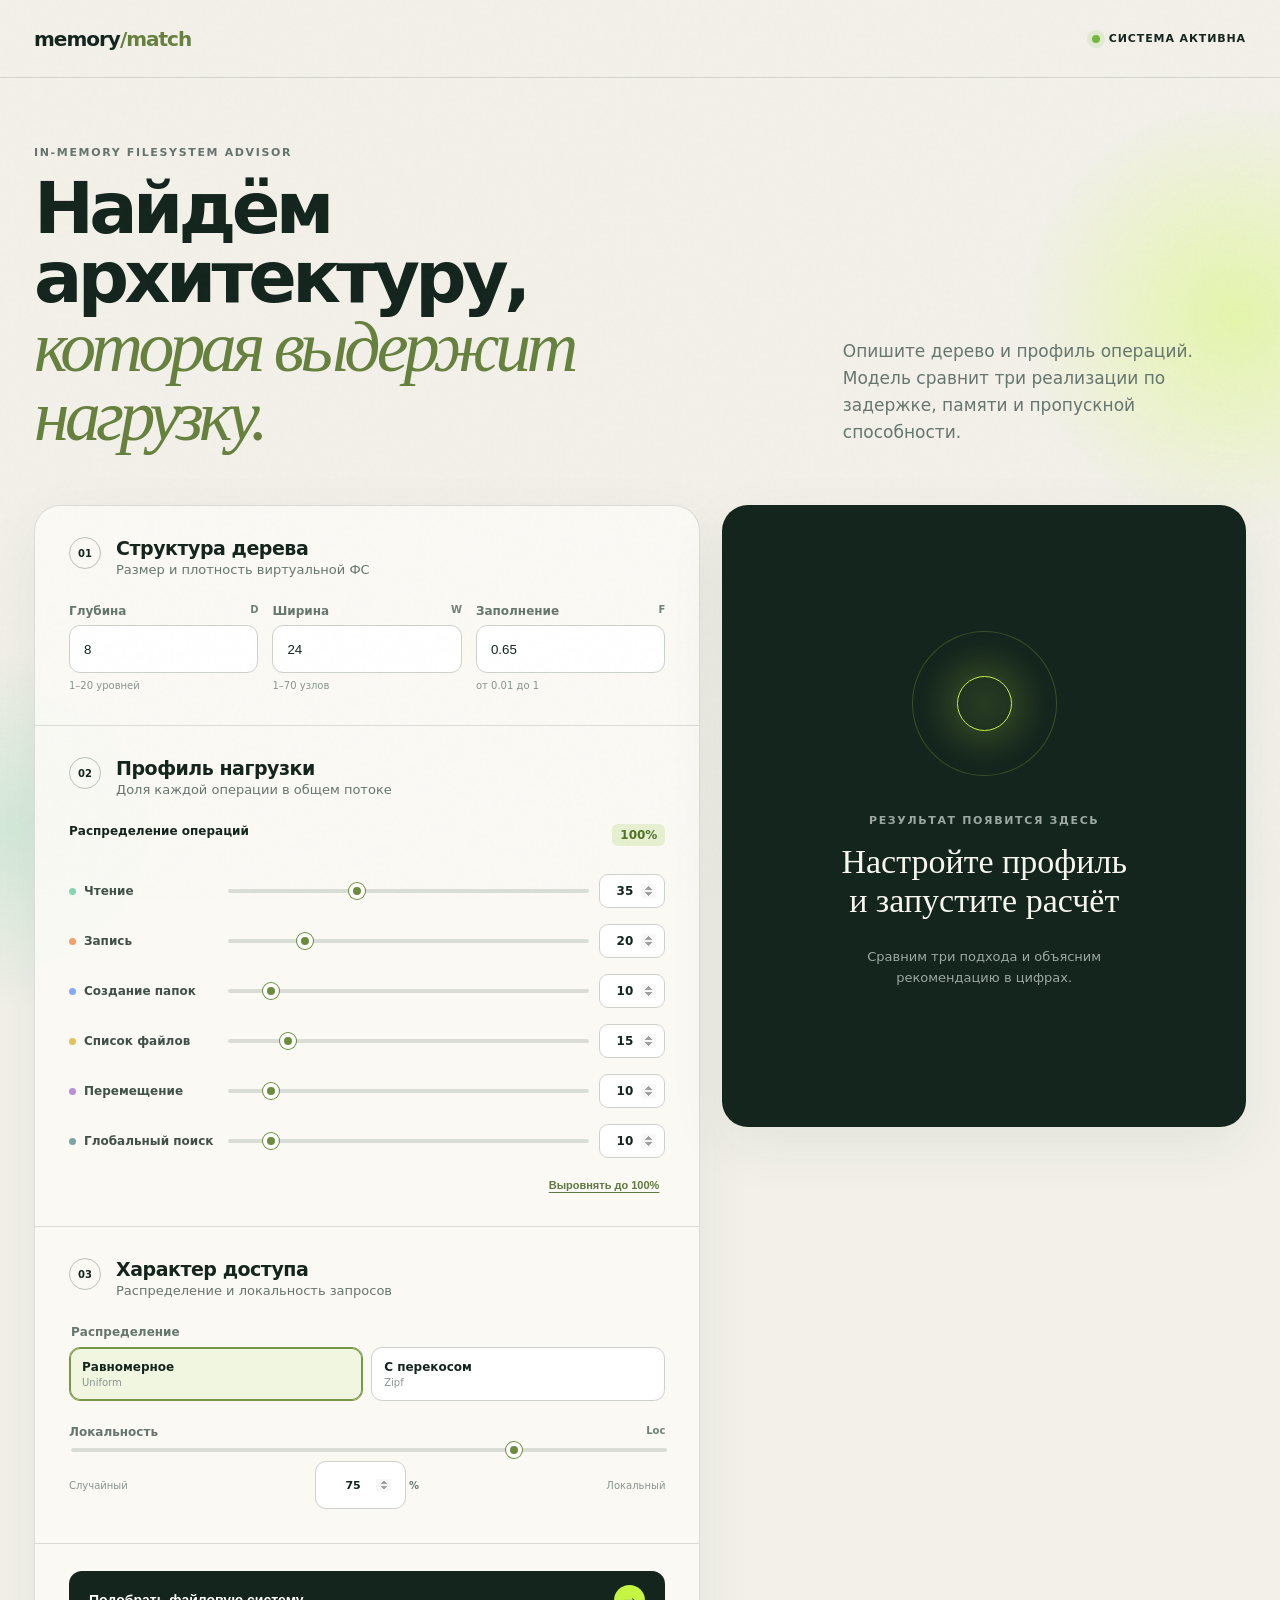
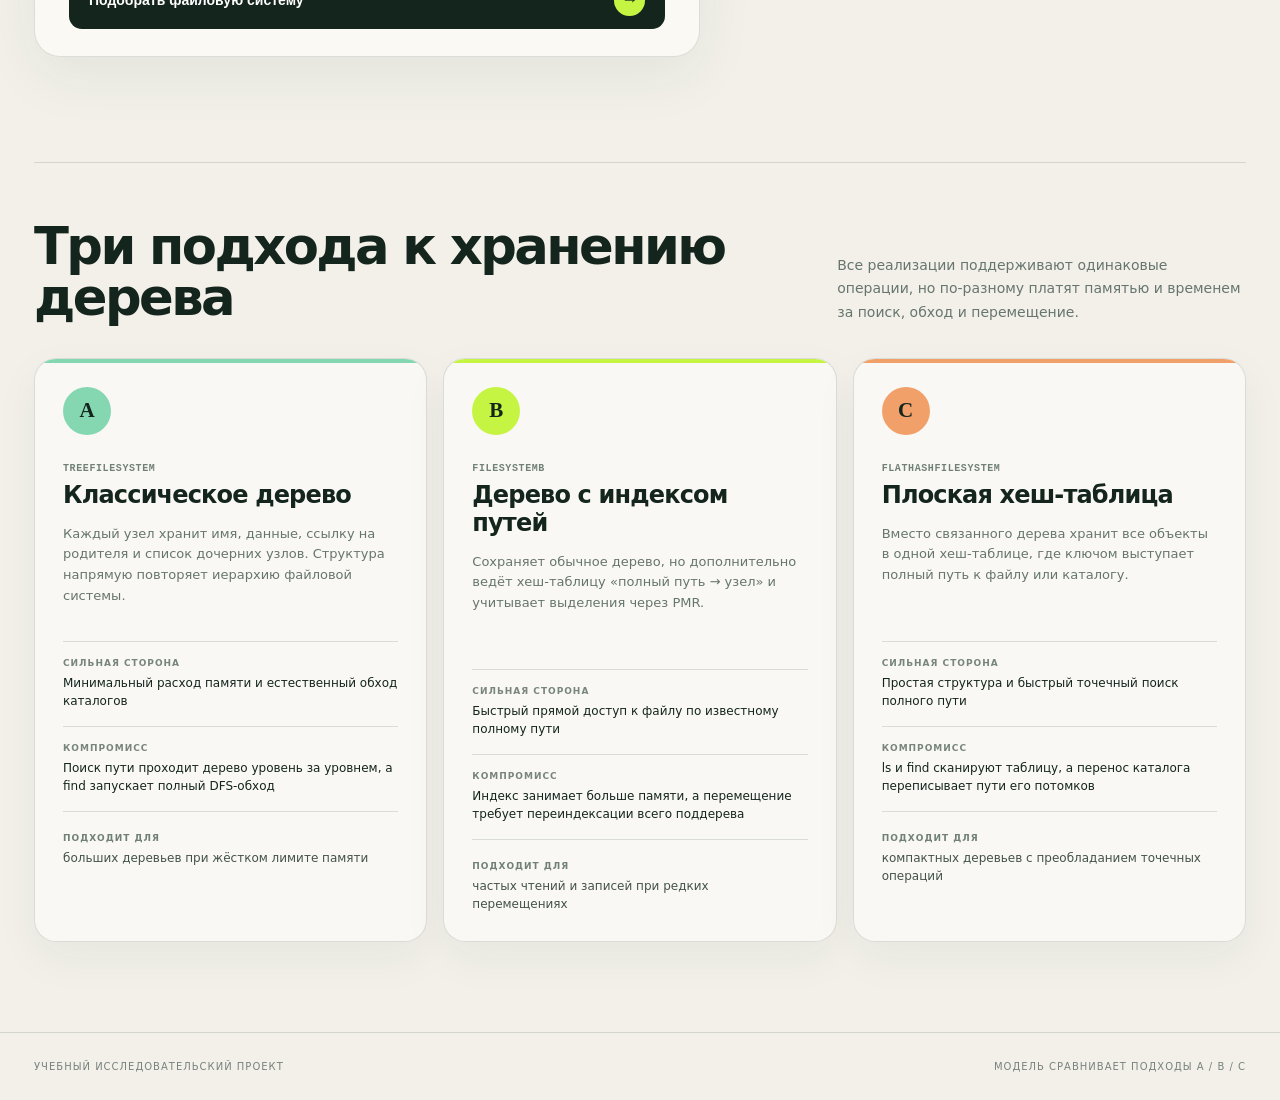
==== recomendation/static/index.html @ 1ad01e4f "implement filesystem recommendation interface" ====
<!doctype html>
<html lang="ru">
    <head>
        <meta charset="UTF-8" />
        <meta name="viewport" content="width=device-width, initial-scale=1" />
        <meta
            name="description"
            content="Подбор оптимальной in-memory файловой системы"
        />
        <title>Memory Match — рекомендатель файловой системы</title>
        <link rel="stylesheet" href="styles.css" />
        <script src="app.js" defer></script>
    </head>
    <body>
        <div class="glow one"></div>
        <div class="glow two"></div>
        <header>
            <a class="brand" href="#">memory<span>/match</span></a>
            <div class="status"><i></i> Система активна</div>
        </header>
        <main>
            <section class="hero">
                <div>
                    <p class="eyebrow">In-memory filesystem advisor</p>
                    <h1>
                        Найдём архитектуру,<br /><em
                            >которая выдержит нагрузку.</em
                        >
                    </h1>
                </div>
                <p class="lead">
                    Опишите дерево и профиль операций. Модель сравнит три
                    реализации по задержке, памяти и пропускной способности.
                </p>
            </section>
            <div class="workspace">
                <form id="form" class="panel">
                    <section class="form-section">
                        <div class="section-title">
                            <span>01</span>
                            <div>
                                <h2>Структура дерева</h2>
                                <p>Размер и плотность виртуальной ФС</p>
                            </div>
                        </div>
                        <div class="fields three">
                            <label class="field"
                                ><span>Глубина <b>D</b></span
                                ><input
                                    name="D"
                                    type="number"
                                    min="1"
                                    max="20"
                                    value="8"
                                    required
                                /><small>1–20 уровней</small></label
                            >
                            <label class="field"
                                ><span>Ширина <b>W</b></span
                                ><input
                                    name="W"
                                    type="number"
                                    min="1"
                                    max="70"
                                    value="24"
                                    required
                                /><small>1–70 узлов</small></label
                            >
                            <label class="field"
                                ><span>Заполнение <b>F</b></span
                                ><input
                                    name="F"
                                    type="number"
                                    min="0.01"
                                    max="1"
                                    step="0.01"
                                    value="0.65"
                                    required
                                /><small>от 0.01 до 1</small></label
                            >
                        </div>
                    </section>
                    <section class="form-section">
                        <div class="section-title">
                            <span>02</span>
                            <div>
                                <h2>Профиль нагрузки</h2>
                                <p>Доля каждой операции в общем потоке</p>
                            </div>
                        </div>
                        <div class="prob-head">
                            <span>Распределение операций</span
                            ><output id="total">100%</output>
                        </div>
                        <div id="prob-error" class="error" role="alert"></div>
                        <div class="prob-list">
                            <label
                                ><span><i class="read"></i>Чтение</span
                                ><input
                                    name="P_read"
                                    type="range"
                                    min="0"
                                    max="1"
                                    step=".01"
                                    value=".35" /><input
                                    class="prob-number"
                                    type="number"
                                    min="0"
                                    max="100"
                                    step="1"
                                    value="35"
                                    aria-label="Чтение, процентов"
                            /></label>
                            <label
                                ><span><i class="write"></i>Запись</span
                                ><input
                                    name="P_write"
                                    type="range"
                                    min="0"
                                    max="1"
                                    step=".01"
                                    value=".20" /><input
                                    class="prob-number"
                                    type="number"
                                    min="0"
                                    max="100"
                                    step="1"
                                    value="20"
                                    aria-label="Запись, процентов"
                            /></label>
                            <label
                                ><span><i class="mkdir"></i>Создание папок</span
                                ><input
                                    name="P_mkdir"
                                    type="range"
                                    min="0"
                                    max="1"
                                    step=".01"
                                    value=".10" /><input
                                    class="prob-number"
                                    type="number"
                                    min="0"
                                    max="100"
                                    step="1"
                                    value="10"
                                    aria-label="Создание папок, процентов"
                            /></label>
                            <label
                                ><span><i class="ls"></i>Список файлов</span
                                ><input
                                    name="P_ls"
                                    type="range"
                                    min="0"
                                    max="1"
                                    step=".01"
                                    value=".15" /><input
                                    class="prob-number"
                                    type="number"
                                    min="0"
                                    max="100"
                                    step="1"
                                    value="15"
                                    aria-label="Список файлов, процентов"
                            /></label>
                            <label
                                ><span><i class="move"></i>Перемещение</span
                                ><input
                                    name="P_mv"
                                    type="range"
                                    min="0"
                                    max="1"
                                    step=".01"
                                    value=".10" /><input
                                    class="prob-number"
                                    type="number"
                                    min="0"
                                    max="100"
                                    step="1"
                                    value="10"
                                    aria-label="Перемещение, процентов"
                            /></label>
                            <label
                                ><span
                                    ><i class="find"></i>Глобальный поиск</span
                                ><input
                                    name="P_find"
                                    type="range"
                                    min="0"
                                    max="1"
                                    step=".01"
                                    value=".10" /><input
                                    class="prob-number"
                                    type="number"
                                    min="0"
                                    max="100"
                                    step="1"
                                    value="10"
                                    aria-label="Глобальный поиск, процентов"
                            /></label>
                        </div>
                        <button class="balance" id="balance" type="button">
                            Выровнять до 100%
                        </button>
                    </section>
                    <section class="form-section">
                        <div class="section-title">
                            <span>03</span>
                            <div>
                                <h2>Характер доступа</h2>
                                <p>Распределение и локальность запросов</p>
                            </div>
                        </div>
                        <div class="access">
                            <fieldset>
                                <legend>Распределение</legend>
                                <label
                                    ><input
                                        type="radio"
                                        name="Dist"
                                        value="uniform"
                                        checked
                                    /><span
                                        >Равномерное<small>Uniform</small></span
                                    ></label
                                ><label
                                    ><input
                                        type="radio"
                                        name="Dist"
                                        value="zipf"
                                    /><span
                                        >С перекосом<small>Zipf</small></span
                                    ></label
                                >
                            </fieldset>
                            <label id="alpha-field" class="field alpha"
                                ><span>Коэффициент Zipf <b>α</b></span
                                ><input
                                    name="Zipf_Alpha"
                                    type="number"
                                    min=".1"
                                    max="3"
                                    step=".1"
                                    value="1.2"
                                /><small>от 0.1 до 3.0</small></label
                            >
                            <label class="field locality"
                                ><span>Локальность <b>Loc</b></span
                                ><input
                                    name="Loc"
                                    type="range"
                                    min="0"
                                    max="1"
                                    step=".01"
                                    value=".75"
                                />
                                <div>
                                    <small>Случайный</small
                                    ><label class="locality-input"
                                        ><input
                                            class="locality-number"
                                            type="number"
                                            min="0"
                                            max="100"
                                            step="1"
                                            value="75"
                                            aria-label="Локальность, процентов"
                                        /><span>%</span></label
                                    ><small>Локальный</small>
                                </div></label
                            >
                        </div>
                    </section>
                    <button class="submit" type="submit">
                        <span>Подобрать файловую систему</span><b>→</b>
                    </button>
                </form>
                <aside id="results" class="results" aria-live="polite">
                    <div class="empty">
                        <div class="orb"><span></span></div>
                        <p class="eyebrow">Результат появится здесь</p>
                        <h2>Настройте профиль<br />и запустите расчёт</h2>
                        <p>
                            Сравним три подхода и объясним рекомендацию в
                            цифрах.
                        </p>
                    </div>
                </aside>
            </div>

            <section class="systems" aria-labelledby="systems-title">
                <div class="systems-heading">
                    <div>
                        <h2 id="systems-title">
                            Три подхода к хранению дерева
                        </h2>
                    </div>
                    <p>
                        Все реализации поддерживают одинаковые операции, но
                        по-разному платят памятью и временем за поиск, обход и
                        перемещение.
                    </p>
                </div>
                <div class="systems-grid">
                    <article class="system-card system-a">
                        <div class="system-top">
                            <span class="system-letter">A</span>
                        </div>
                        <p class="system-code">TreeFileSystem</p>
                        <h3>Классическое дерево</h3>
                        <p class="system-copy">
                            Каждый узел хранит имя, данные, ссылку на родителя и
                            список дочерних узлов. Структура напрямую повторяет
                            иерархию файловой системы.
                        </p>
                        <dl>
                            <div>
                                <dt>Сильная сторона</dt>
                                <dd>
                                    Минимальный расход памяти и естественный
                                    обход каталогов
                                </dd>
                            </div>
                            <div>
                                <dt>Компромисс</dt>
                                <dd>
                                    Поиск пути проходит дерево уровень за
                                    уровнем, а find запускает полный DFS-обход
                                </dd>
                            </div>
                        </dl>
                        <p class="best-for">
                            <span>Подходит для</span> больших деревьев при
                            жёстком лимите памяти
                        </p>
                    </article>

                    <article class="system-card system-b">
                        <div class="system-top">
                            <span class="system-letter">B</span>
                        </div>
                        <p class="system-code">FileSystemB</p>
                        <h3>Дерево с индексом путей</h3>
                        <p class="system-copy">
                            Сохраняет обычное дерево, но дополнительно ведёт
                            хеш-таблицу «полный путь → узел» и учитывает
                            выделения через PMR.
                        </p>
                        <dl>
                            <div>
                                <dt>Сильная сторона</dt>
                                <dd>
                                    Быстрый прямой доступ к файлу по известному
                                    полному пути
                                </dd>
                            </div>
                            <div>
                                <dt>Компромисс</dt>
                                <dd>
                                    Индекс занимает больше памяти, а перемещение
                                    требует переиндексации всего поддерева
                                </dd>
                            </div>
                        </dl>
                        <p class="best-for">
                            <span>Подходит для</span> частых чтений и записей
                            при редких перемещениях
                        </p>
                    </article>

                    <article class="system-card system-c">
                        <div class="system-top">
                            <span class="system-letter">C</span>
                        </div>
                        <p class="system-code">FlatHashFileSystem</p>
                        <h3>Плоская хеш-таблица</h3>
                        <p class="system-copy">
                            Вместо связанного дерева хранит все объекты в одной
                            хеш-таблице, где ключом выступает полный путь к
                            файлу или каталогу.
                        </p>
                        <dl>
                            <div>
                                <dt>Сильная сторона</dt>
                                <dd>
                                    Простая структура и быстрый точечный поиск
                                    полного пути
                                </dd>
                            </div>
                            <div>
                                <dt>Компромисс</dt>
                                <dd>
                                    ls и find сканируют таблицу, а перенос
                                    каталога переписывает пути его потомков
                                </dd>
                            </div>
                        </dl>
                        <p class="best-for">
                            <span>Подходит для</span> компактных деревьев с
                            преобладанием точечных операций
                        </p>
                    </article>
                </div>
            </section>
        </main>
        <footer>
            <span>Учебный исследовательский проект</span
            ><span>Модель сравнивает подходы A / B / C</span>
        </footer>
    </body>
</html>
---- recomendation/static/styles.css ----
:root {
    --ink: #14251e;
    --muted: #66756e;
    --paper: #f2f0e9;
    --card: #fbfaf6;
    --line: #d9ddd5;
    --acid: #c6f443;
}
* {
    box-sizing: border-box;
}
body {
    margin: 0;
    min-width: 320px;
    color: var(--ink);
    background: var(--paper);
    font-family:
        Inter,
        ui-sans-serif,
        system-ui,
        -apple-system,
        "Segoe UI",
        sans-serif;
}
body:before {
    content: "";
    position: fixed;
    inset: 0;
    pointer-events: none;
    opacity: 0.3;
    background-image: url("data:image/svg+xml,%3Csvg viewBox='0 0 180 180' xmlns='http://www.w3.org/2000/svg'%3E%3Cfilter id='n'%3E%3CfeTurbulence type='fractalNoise' baseFrequency='.9' numOctaves='2'/%3E%3C/filter%3E%3Crect width='100%25' height='100%25' filter='url(%23n)' opacity='.04'/%3E%3C/svg%3E");
}
.glow {
    position: fixed;
    border-radius: 50%;
    z-index: -1;
}
.glow.one {
    width: 430px;
    height: 430px;
    right: -170px;
    top: 100px;
    background: radial-gradient(circle, #d7fa7788, transparent 70%);
}
.glow.two {
    width: 360px;
    height: 360px;
    left: -170px;
    top: 650px;
    background: radial-gradient(circle, #84d7b044, transparent 70%);
}
header,
main,
footer {
    max-width: 1380px;
    margin: auto;
}
header {
    height: 78px;
    padding: 0 34px;
    display: flex;
    align-items: center;
    justify-content: space-between;
    border-bottom: 1px solid #14251e22;
}
.brand {
    color: var(--ink);
    text-decoration: none;
    font-size: 20px;
    font-weight: 850;
    letter-spacing: -1px;
}
.brand span {
    color: #66803e;
}
.status {
    display: flex;
    align-items: center;
    gap: 9px;
    font-size: 11px;
    font-weight: 800;
    text-transform: uppercase;
    letter-spacing: 0.08em;
}
.status i {
    width: 8px;
    height: 8px;
    border-radius: 50%;
    background: #75b83d;
    box-shadow: 0 0 0 5px #75b83d22;
}
main {
    padding: 68px 34px 90px;
}
.hero {
    display: grid;
    grid-template-columns: 1.3fr 0.7fr;
    align-items: end;
    gap: 60px;
    margin-bottom: 54px;
}
.eyebrow {
    margin: 0 0 15px;
    color: #65746d;
    font-size: 11px;
    font-weight: 800;
    letter-spacing: 0.15em;
    text-transform: uppercase;
}
h1 {
    margin: 0;
    max-width: 850px;
    font-size: clamp(44px, 5.6vw, 78px);
    line-height: 0.96;
    letter-spacing: -0.065em;
    font-weight: 790;
}
h1 em {
    color: #66803e;
    font-family: Georgia, serif;
    font-weight: 400;
}
.lead {
    margin: 0 0 5px;
    max-width: 440px;
    color: var(--muted);
    font-size: 17px;
    line-height: 1.6;
}
.workspace {
    display: grid;
    grid-template-columns: minmax(0, 1.12fr) minmax(390px, 0.88fr);
    gap: 22px;
    align-items: start;
}
.panel,
.results {
    border: 1px solid #14251e22;
    border-radius: 26px;
    background: #fbfaf6e8;
    box-shadow: 0 18px 60px #1c352a11;
    overflow: hidden;
}
.form-section {
    padding: 31px 34px 34px;
    border-bottom: 1px solid var(--line);
}
.section-title {
    display: flex;
    gap: 15px;
    margin-bottom: 27px;
}
.section-title > span {
    display: grid;
    place-items: center;
    width: 32px;
    height: 32px;
    flex: 0 0 auto;
    border: 1px solid #b9c1b8;
    border-radius: 50%;
    font-size: 10px;
    font-weight: 800;
}
.section-title h2 {
    margin: 0 0 3px;
    font-size: 19px;
    letter-spacing: -0.025em;
}
.section-title p {
    margin: 0;
    color: var(--muted);
    font-size: 13px;
}
.fields {
    display: grid;
    gap: 14px;
}
.fields.three {
    grid-template-columns: repeat(3, 1fr);
}
.field {
    display: flex;
    flex-direction: column;
    gap: 7px;
    color: var(--muted);
    font-size: 12px;
    font-weight: 650;
}
.field b {
    float: right;
    color: #718078;
    font-size: 10px;
}
.field input[type="number"] {
    width: 100%;
    height: 48px;
    padding: 0 14px;
    border: 1px solid #ccd2ca;
    border-radius: 11px;
    outline: none;
    background: #fff;
    color: var(--ink);
    font: 700 16px inherit;
}
.field input:focus {
    border-color: #789647;
    box-shadow: 0 0 0 3px #78964722;
}
.field small {
    font-size: 10px;
    color: #89938e;
    font-weight: 500;
}
.prob-head {
    display: flex;
    justify-content: space-between;
    margin-bottom: 8px;
    font-size: 12px;
    font-weight: 750;
}
.prob-head output {
    padding: 4px 8px;
    border-radius: 6px;
    background: #e6efd0;
    color: #527327;
}
.prob-head output.invalid {
    background: #fee3da;
    color: #a1492f;
}
.error {
    min-height: 16px;
    margin-bottom: 4px;
    color: #a1492f;
    font-size: 11px;
}
.prob-list {
    display: grid;
    gap: 16px;
}
.prob-list label {
    display: grid;
    grid-template-columns: 145px 1fr 40px;
    align-items: center;
    gap: 12px;
    color: #415149;
    font-size: 12px;
    font-weight: 650;
}
.prob-list label > span {
    display: flex;
    align-items: center;
    gap: 8px;
}
.prob-list output {
    text-align: right;
}
.prob-list i {
    width: 7px;
    height: 7px;
    border-radius: 50%;
    background: #84d7b0;
}
.prob-list .write {
    background: #f1a06a;
}
.prob-list .mkdir {
    background: #86a9ff;
}
.prob-list .ls {
    background: #e1c357;
}
.prob-list .move {
    background: #ba90da;
}
.prob-list .find {
    background: #7ca3a6;
}
input[type="range"] {
    width: 100%;
    height: 4px;
    appearance: none;
    border-radius: 99px;
    background: #d9ddd5;
    accent-color: #6c8b3d;
}
input[type="range"]::-webkit-slider-thumb {
    appearance: none;
    width: 16px;
    height: 16px;
    border: 4px solid white;
    border-radius: 50%;
    background: #6c8b3d;
    box-shadow: 0 0 0 1px #6c8b3d;
    cursor: pointer;
}
.balance {
    margin: 20px 0 0 auto;
    display: block;
    border: 0;
    background: transparent;
    color: #617842;
    font-size: 11px;
    font-weight: 750;
    cursor: pointer;
    text-decoration: underline;
    text-underline-offset: 3px;
}
.access {
    display: grid;
    grid-template-columns: 1fr;
    gap: 24px;
}
.access fieldset {
    margin: 0;
    padding: 0;
    border: 0;
    display: grid;
    grid-template-columns: 1fr 1fr;
    gap: 8px;
}
.access legend {
    grid-column: 1/-1;
    margin-bottom: 8px;
    color: var(--muted);
    font-size: 12px;
    font-weight: 650;
}
.access fieldset input {
    position: absolute;
    opacity: 0;
}
.access fieldset label {
    cursor: pointer;
}
.access fieldset label span {
    display: flex;
    flex-direction: column;
    padding: 12px;
    border: 1px solid #ccd2ca;
    border-radius: 11px;
    background: white;
    font-size: 12px;
    font-weight: 750;
}
.access fieldset small {
    margin-top: 3px;
    color: #89938e;
    font-weight: 500;
}
.access fieldset input:checked + span {
    border-color: #789647;
    background: #f0f6df;
    box-shadow: inset 0 0 0 1px #789647;
}
.locality div {
    display: flex;
    justify-content: space-between;
    align-items: center;
}
.alpha {
    grid-column: 1/-1;
    display: none;
}
.alpha.visible {
    display: flex;
}
.submit {
    width: calc(100% - 68px);
    height: 58px;
    margin: 27px 34px;
    padding: 0 20px;
    display: flex;
    justify-content: space-between;
    align-items: center;
    border: 0;
    border-radius: 13px;
    background: var(--ink);
    color: white;
    font-size: 14px;
    font-weight: 750;
    cursor: pointer;
    transition: 0.2s;
}
.submit:hover {
    transform: translateY(-2px);
    background: #243e33;
}
.submit:disabled {
    opacity: 0.65;
    cursor: wait;
    transform: none;
}
.submit b {
    display: grid;
    place-items: center;
    width: 31px;
    height: 31px;
    border-radius: 50%;
    background: var(--acid);
    color: var(--ink);
    font-size: 17px;
}
.results {
    position: sticky;
    top: 22px;
    min-height: 620px;
    background: var(--ink);
    color: #f6f6ee;
}
.empty {
    min-height: 620px;
    padding: 60px 46px;
    display: flex;
    flex-direction: column;
    justify-content: center;
    text-align: center;
    align-items: center;
}
.empty .eyebrow {
    color: #9ca9a2;
}
.empty h2 {
    margin: 0 0 14px;
    font:
        400 34px/1.15 Georgia,
        serif;
}
.empty > p:last-child {
    max-width: 330px;
    color: #9ca9a2;
    font-size: 13px;
    line-height: 1.6;
}
.orb {
    width: 145px;
    height: 145px;
    margin-bottom: 38px;
    display: grid;
    place-items: center;
    border: 1px solid #c6f44333;
    border-radius: 50%;
    background: radial-gradient(circle, #c6f4431c, transparent 67%);
}
.orb span {
    width: 55px;
    height: 55px;
    border: 1px solid var(--acid);
    border-radius: 50%;
    box-shadow: 0 0 40px #c6f44333;
}
.result {
    padding: 35px;
    animation: rise 0.45s ease both;
}
@keyframes rise {
    from {
        opacity: 0;
        transform: translateY(10px);
    }
}
.result-top {
    padding-bottom: 27px;
    border-bottom: 1px solid #ffffff22;
}
.result-top .eyebrow {
    color: #a9b4ae;
}
.winner {
    display: flex;
    align-items: center;
    justify-content: space-between;
    gap: 20px;
}
.winner h2 {
    margin: 0;
    font-size: 28px;
    letter-spacing: -0.04em;
}
.badge {
    display: grid;
    place-items: center;
    width: 66px;
    height: 66px;
    border-radius: 50%;
    background: var(--acid);
    color: var(--ink);
    font:
        800 29px Georgia,
        serif;
}
.result-lead {
    margin: 14px 0 0;
    color: #acb6b0;
    font-size: 13px;
    line-height: 1.55;
}
.tree {
    display: flex;
    justify-content: space-between;
    margin: 19px 0 25px;
    padding: 13px 15px;
    border-radius: 10px;
    background: #ffffff0f;
    color: #aeb9b3;
    font-size: 11px;
}
.tree b {
    color: white;
    font-size: 12px;
}
.metrics {
    display: grid;
    gap: 15px;
}
.metric {
    display: grid;
    grid-template-columns: 1fr auto;
    gap: 7px;
}
.metric span {
    color: #aeb9b3;
    font-size: 11px;
}
.metric strong {
    font-size: 12px;
}
.metric i {
    grid-column: 1/-1;
    height: 4px;
    border-radius: 9px;
    background: #ffffff1a;
    overflow: hidden;
}
.metric i:after {
    content: "";
    display: block;
    height: 100%;
    width: var(--width);
    background: var(--acid);
}
.compare-title {
    margin: 29px 0 12px;
    color: #aeb9b3;
    font-size: 10px;
    letter-spacing: 0.12em;
    text-transform: uppercase;
}
.approaches {
    display: grid;
    gap: 8px;
}
.approach {
    display: grid;
    grid-template-columns: 34px 1fr auto;
    gap: 10px;
    align-items: center;
    padding: 11px 12px;
    border: 1px solid #ffffff1a;
    border-radius: 10px;
}
.approach.best {
    border-color: #c6f44373;
    background: #c6f4430f;
}
.approach > span {
    display: grid;
    place-items: center;
    width: 30px;
    height: 30px;
    border-radius: 50%;
    background: #ffffff14;
    font:
        700 13px Georgia,
        serif;
}
.approach div {
    display: flex;
    flex-direction: column;
    gap: 3px;
}
.approach small {
    color: #99a69f;
    font-size: 9px;
}
.approach b {
    font-size: 11px;
}
.approach > strong {
    color: var(--acid);
    font-size: 13px;
}
.server-error {
    padding: 60px 35px;
}
.server-error h2 {
    font:
        32px Georgia,
        serif;
}
.server-error p {
    color: #aeb9b3;
}
footer {
    padding: 28px 34px;
    display: flex;
    justify-content: space-between;
    border-top: 1px solid #14251e22;
    color: #77827d;
    font-size: 10px;
    text-transform: uppercase;
    letter-spacing: 0.1em;
}
@media (max-width: 980px) {
    .hero {
        grid-template-columns: 1fr;
    }
    .workspace {
        grid-template-columns: 1fr;
    }
    .results {
        position: static;
        min-height: 0;
    }
    .empty {
        min-height: 430px;
    }
}
@media (max-width: 620px) {
    header {
        height: 64px;
        padding: 0 18px;
    }
    .status {
        font-size: 9px;
    }
    main {
        padding: 45px 14px 60px;
    }
    .hero {
        gap: 22px;
        margin-bottom: 35px;
    }
    h1 {
        font-size: 42px;
    }
    .lead {
        font-size: 14px;
    }
    .panel,
    .results {
        border-radius: 19px;
    }
    .form-section {
        padding: 25px 20px;
    }
    .fields.three,
    .access {
        grid-template-columns: 1fr;
    }
    .prob-list label {
        grid-template-columns: 118px 1fr 34px;
        gap: 7px;
    }
    .alpha {
        grid-column: auto;
    }
    .submit {
        width: calc(100% - 40px);
        margin: 22px 20px;
    }
    .result {
        padding: 27px 20px;
    }
    footer {
        padding: 25px 18px;
        gap: 18px;
        flex-direction: column;
    }
}

.approach {
    align-items: start;
    padding: 14px;
}
.approach > span {
    margin-top: 2px;
}
.approach div {
    gap: 8px;
    min-width: 0;
}
.approach small {
    display: grid;
    grid-template-columns: repeat(3, minmax(0, 1fr));
    gap: 8px;
    color: #82928a;
    font-size: 8px;
    text-transform: uppercase;
    letter-spacing: 0.04em;
}
.approach small span {
    display: flex;
    flex-direction: column;
    gap: 3px;
    min-width: 0;
}
.approach small strong {
    color: #dce3de;
    font-size: 9px;
    font-weight: 650;
    text-transform: none;
    letter-spacing: 0;
    white-space: nowrap;
}
.approach > strong {
    padding-top: 4px;
}
@media (max-width: 430px) {
    .approach small {
        grid-template-columns: 1fr;
    }
    .approach small span {
        flex-direction: row;
        justify-content: space-between;
    }
}
.prob-list label {
    grid-template-columns: 145px 1fr 66px;
}
.prob-number {
    width: 66px;
    height: 34px;
    padding: 0 8px;
    border: 1px solid #ccd2ca;
    border-radius: 9px;
    background: #fff;
    color: var(--ink);
    font:
        700 12px Inter,
        ui-sans-serif,
        system-ui;
    text-align: center;
    outline: none;
}
.prob-number:focus {
    border-color: #789647;
    box-shadow: 0 0 0 3px #78964722;
}
.prob-number::-webkit-inner-spin-button {
    opacity: 0.55;
}
@media (max-width: 620px) {
    .prob-list label {
        grid-template-columns: 112px 1fr 58px;
    }
    .prob-number {
        width: 58px;
        padding: 0 5px;
    }
}
.systems {
    margin-top: 105px;
    padding-top: 58px;
    border-top: 1px solid #14251e22;
}
.systems-heading {
    display: grid;
    grid-template-columns: 1fr minmax(300px, 0.55fr);
    gap: 60px;
    align-items: end;
    margin-bottom: 34px;
}
.systems-heading .eyebrow {
    margin-bottom: 13px;
}
.systems-heading h2 {
    margin: 0;
    max-width: 730px;
    font-size: clamp(34px, 4vw, 54px);
    line-height: 1;
    letter-spacing: -0.05em;
}
.systems-heading > p {
    margin: 0;
    color: var(--muted);
    font-size: 14px;
    line-height: 1.65;
}
.systems-grid {
    display: grid;
    grid-template-columns: repeat(3, 1fr);
    gap: 16px;
}
.system-card {
    position: relative;
    min-height: 510px;
    padding: 28px;
    border: 1px solid #14251e22;
    border-radius: 22px;
    background: #fbfaf6d9;
    box-shadow: 0 16px 45px #1c352a0d;
    overflow: hidden;
}
.system-card:before {
    content: "";
    position: absolute;
    inset: 0 0 auto;
    height: 4px;
    background: var(--system-color);
}
.system-a {
    --system-color: #84d7b0;
}
.system-b {
    --system-color: #c6f443;
}
.system-c {
    --system-color: #f1a06a;
}
.system-top {
    display: flex;
    align-items: center;
    justify-content: space-between;
    margin-bottom: 28px;
}
.system-letter {
    display: grid;
    place-items: center;
    width: 48px;
    height: 48px;
    border-radius: 50%;
    background: var(--system-color);
    font:
        800 21px Georgia,
        serif;
}
.system-code {
    margin: 0 0 7px;
    color: #718078;
    font:
        700 10px ui-monospace,
        SFMono-Regular,
        Consolas,
        monospace;
    letter-spacing: 0.06em;
    text-transform: uppercase;
}
.system-card h3 {
    margin: 0 0 15px;
    font-size: 24px;
    letter-spacing: -0.035em;
}
.system-copy {
    min-height: 92px;
    margin: 0;
    color: var(--muted);
    font-size: 13px;
    line-height: 1.6;
}
.system-card dl {
    margin: 25px 0 0;
    border-top: 1px solid var(--line);
}
.system-card dl > div {
    padding: 16px 0;
    border-bottom: 1px solid var(--line);
}
.system-card dt {
    margin-bottom: 6px;
    color: #78847e;
    font-size: 9px;
    font-weight: 800;
    letter-spacing: 0.11em;
    text-transform: uppercase;
}
.system-card dd {
    margin: 0;
    font-size: 12px;
    line-height: 1.5;
}
.best-for {
    margin: 20px 0 0;
    color: #435249;
    font-size: 12px;
    line-height: 1.5;
}
.best-for span {
    display: block;
    margin-bottom: 4px;
    color: #708078;
    font-size: 9px;
    font-weight: 800;
    letter-spacing: 0.11em;
    text-transform: uppercase;
}
@media (max-width: 1050px) {
    .systems-grid {
        grid-template-columns: 1fr;
    }
    .system-card {
        min-height: 0;
    }
    .system-copy {
        min-height: 0;
    }
    .systems-heading {
        grid-template-columns: 1fr;
        gap: 20px;
    }
    .systems-heading > p {
        max-width: 680px;
    }
}
@media (max-width: 620px) {
    .systems {
        margin-top: 65px;
        padding-top: 42px;
    }
    .systems-heading h2 {
        font-size: 36px;
    }
    .system-card {
        padding: 24px 20px;
        border-radius: 18px;
    }
}
.locality-input {
    display: flex;
    align-items: center;
    gap: 3px;
}
.locality-number {
    width: 55px;
    height: 32px;
    padding: 0 5px;
    border: 1px solid #ccd2ca;
    border-radius: 8px;
    background: #fff;
    color: var(--ink);
    font:
        700 11px Inter,
        ui-sans-serif,
        system-ui;
    text-align: center;
    outline: none;
}
.locality-number:focus {
    border-color: #789647;
    box-shadow: 0 0 0 3px #78964722;
}
.locality-number::-webkit-inner-spin-button {
    opacity: 0.55;
}
.locality-input span {
    color: #65746d;
    font-size: 10px;
}
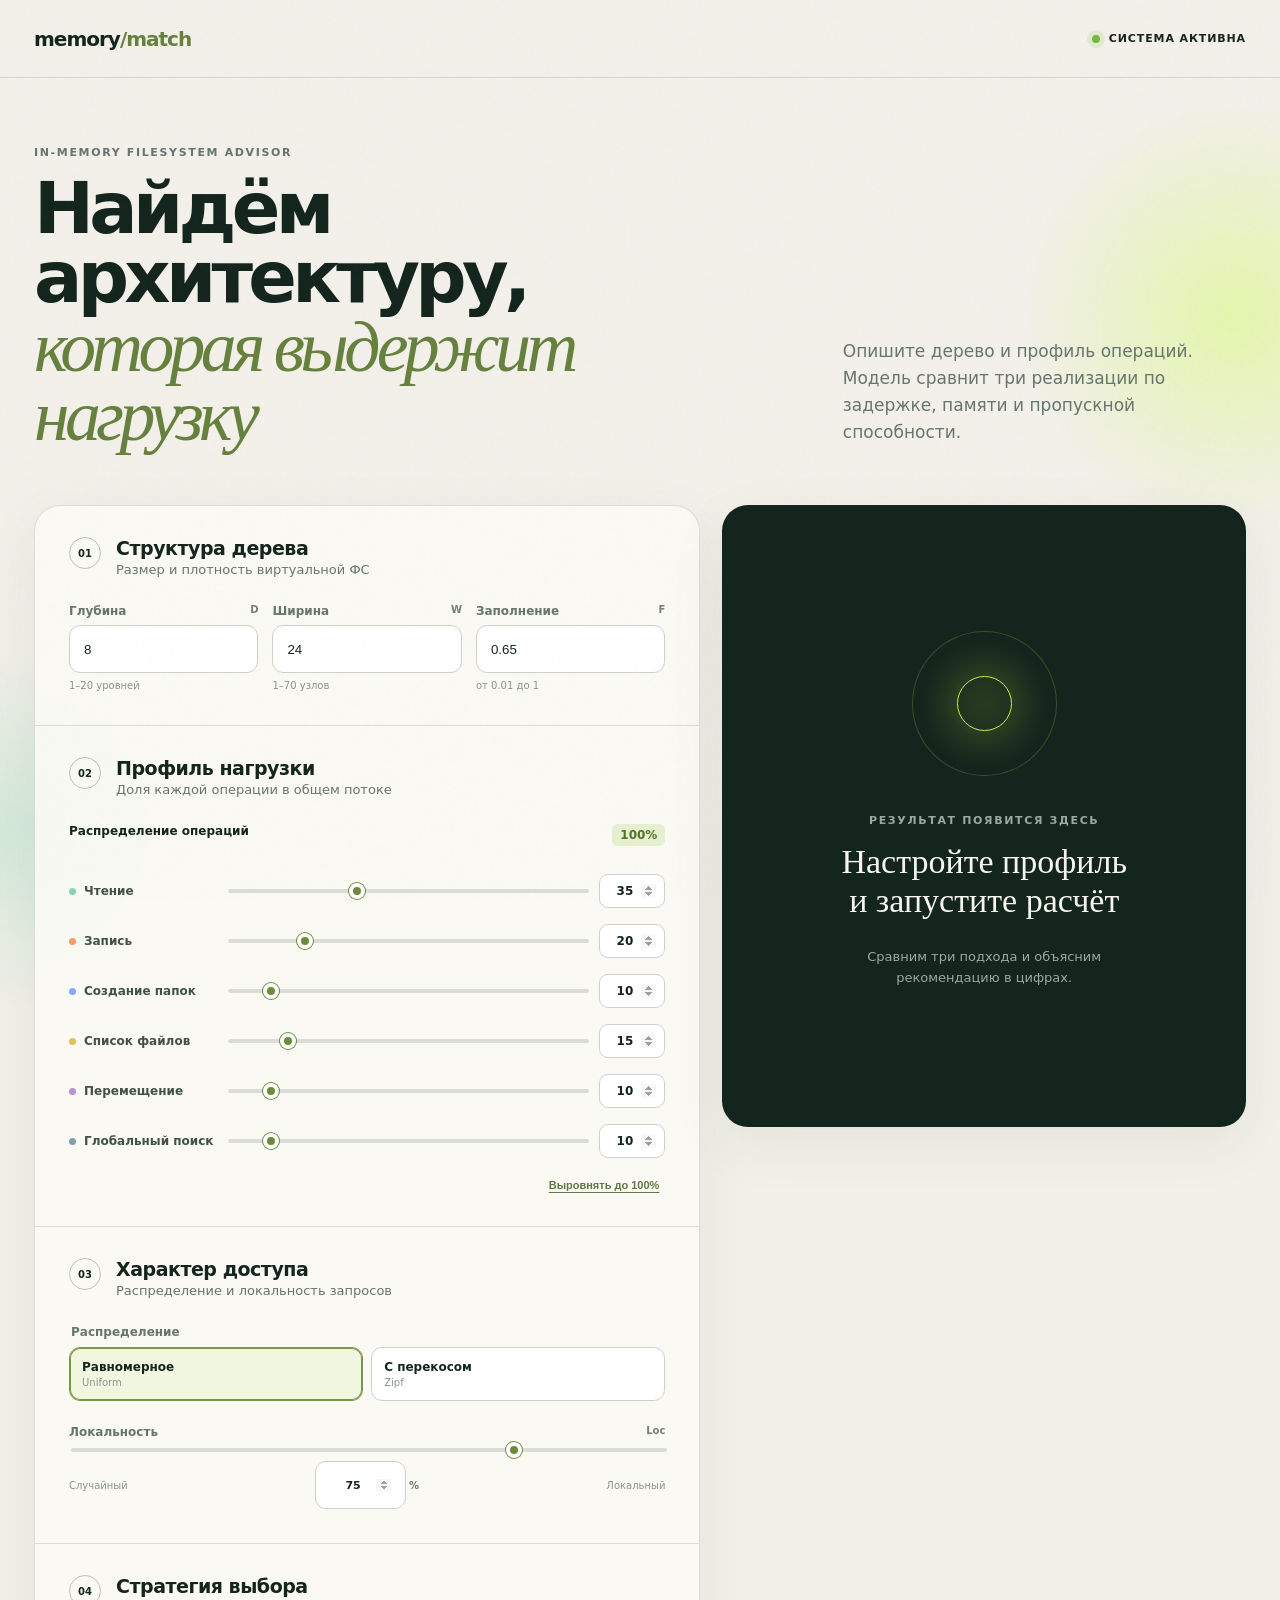
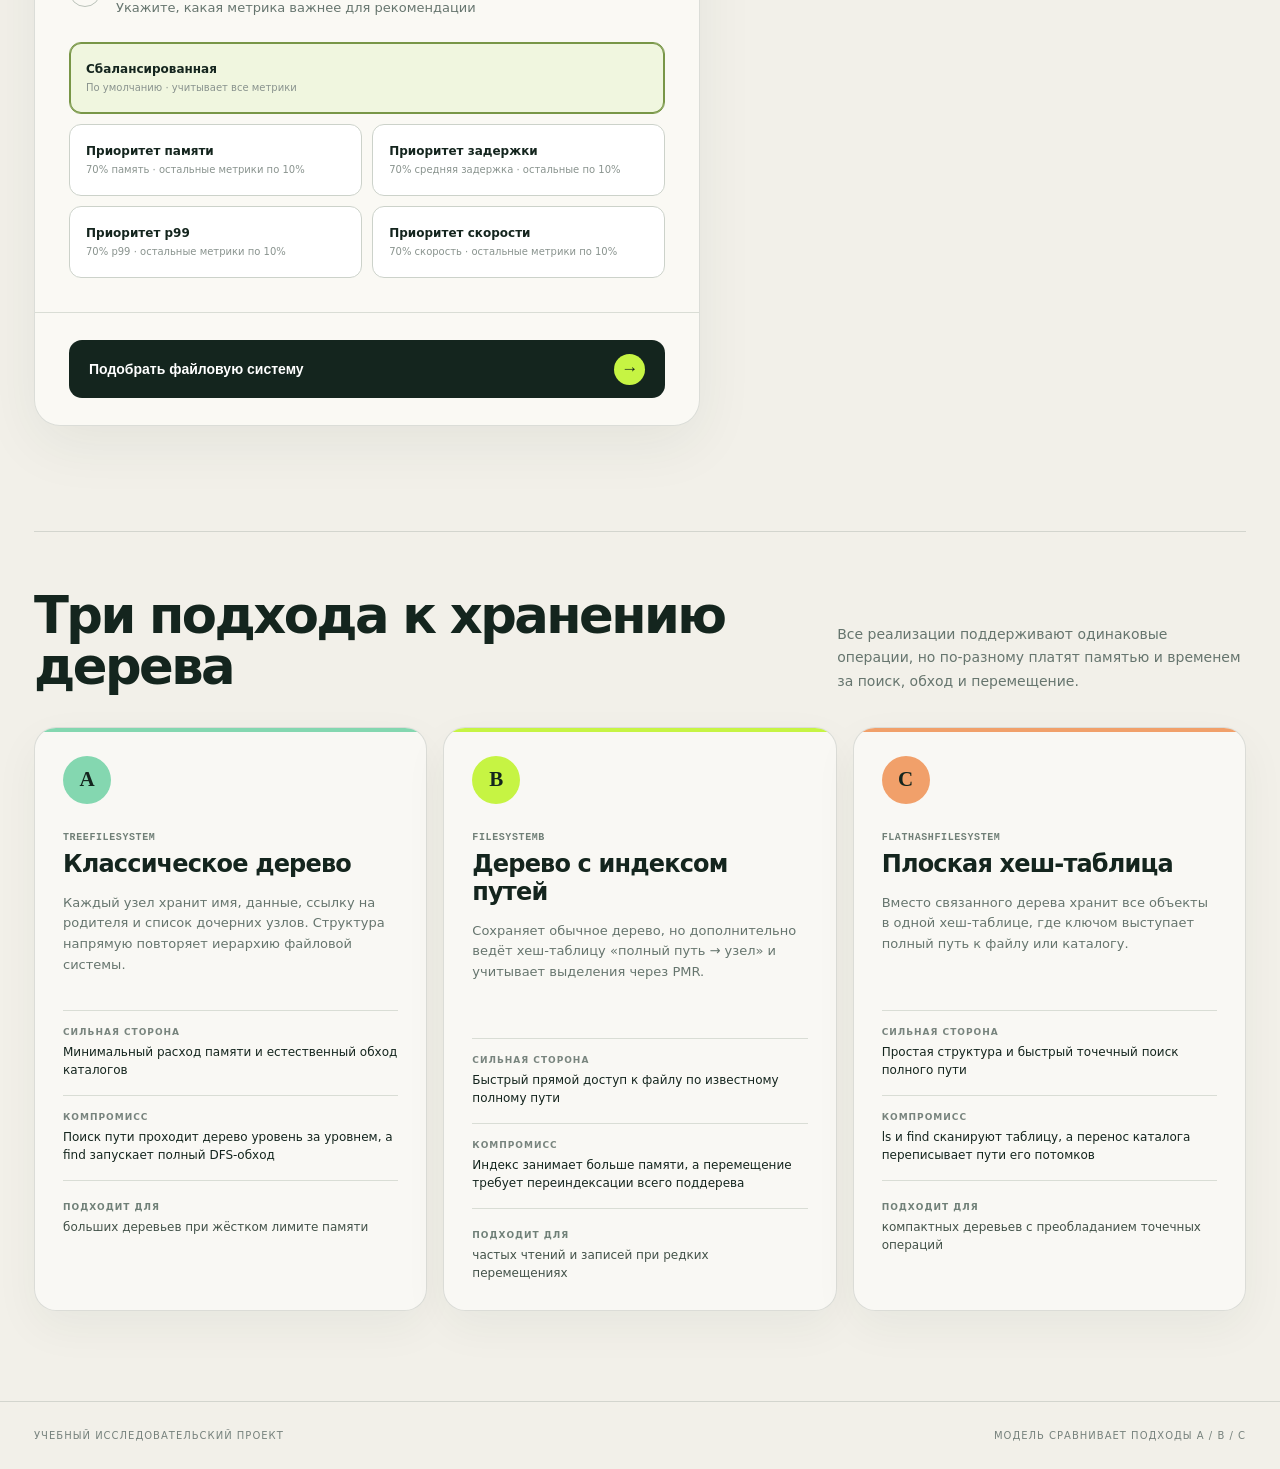
==== commit fc824ec3: "Update filesystem recommender interface and scoring" ====
--- a/recomendation/static/index.html
+++ b/recomendation/static/index.html
@@ -24,7 +24,7 @@
                     <p class="eyebrow">In-memory filesystem advisor</p>
                     <h1>
                         Найдём архитектуру,<br /><em
-                            >которая выдержит нагрузку.</em
+                            >которая выдержит нагрузку</em
                         >
                     </h1>
                 </div>
@@ -270,6 +270,91 @@
                             >
                         </div>
                     </section>
+                    <section class="form-section strategy-section">
+                        <div class="section-title">
+                            <span>04</span>
+                            <div>
+                                <h2>Стратегия выбора</h2>
+                                <p>
+                                    Укажите, какая метрика важнее для
+                                    рекомендации
+                                </p>
+                            </div>
+                        </div>
+                        <div class="strategy-grid">
+                            <label class="strategy-option">
+                                <input
+                                    type="radio"
+                                    name="Strategy"
+                                    value="balanced"
+                                    checked
+                                />
+                                <span>
+                                    <b>Сбалансированная</b>
+                                    <small
+                                        >По умолчанию · учитывает все
+                                        метрики</small
+                                    >
+                                </span>
+                            </label>
+                            <label class="strategy-option">
+                                <input
+                                    type="radio"
+                                    name="Strategy"
+                                    value="memory"
+                                />
+                                <span>
+                                    <b>Приоритет памяти</b>
+                                    <small
+                                        >70% память · остальные метрики по
+                                        10%</small
+                                    >
+                                </span>
+                            </label>
+                            <label class="strategy-option">
+                                <input
+                                    type="radio"
+                                    name="Strategy"
+                                    value="latency"
+                                />
+                                <span>
+                                    <b>Приоритет задержки</b>
+                                    <small
+                                        >70% средняя задержка · остальные по
+                                        10%</small
+                                    >
+                                </span>
+                            </label>
+                            <label class="strategy-option">
+                                <input
+                                    type="radio"
+                                    name="Strategy"
+                                    value="p99"
+                                />
+                                <span>
+                                    <b>Приоритет p99</b>
+                                    <small
+                                        >70% p99 · остальные метрики по
+                                        10%</small
+                                    >
+                                </span>
+                            </label>
+                            <label class="strategy-option">
+                                <input
+                                    type="radio"
+                                    name="Strategy"
+                                    value="throughput"
+                                />
+                                <span>
+                                    <b>Приоритет скорости</b>
+                                    <small
+                                        >70% скорость · остальные метрики по
+                                        10%</small
+                                    >
+                                </span>
+                            </label>
+                        </div>
+                    </section>
                     <button class="submit" type="submit">
                         <span>Подобрать файловую систему</span><b>→</b>
                     </button>
--- a/recomendation/static/styles.css
+++ b/recomendation/static/styles.css
@@ -956,3 +956,61 @@
     color: #65746d;
     font-size: 10px;
 }
+
+.strategy-grid {
+    display: grid;
+    grid-template-columns: repeat(2, minmax(0, 1fr));
+    gap: 10px;
+}
+.strategy-option {
+    position: relative;
+    cursor: pointer;
+}
+.strategy-option:first-child {
+    grid-column: 1 / -1;
+}
+.strategy-option input {
+    position: absolute;
+    opacity: 0;
+    pointer-events: none;
+}
+.strategy-option span {
+    display: flex;
+    min-height: 72px;
+    padding: 15px 16px;
+    flex-direction: column;
+    justify-content: center;
+    gap: 5px;
+    border: 1px solid #ccd2ca;
+    border-radius: 12px;
+    background: #fff;
+    transition:
+        border-color 0.2s,
+        background 0.2s,
+        box-shadow 0.2s;
+}
+.strategy-option b {
+    color: var(--ink);
+    font-size: 12px;
+}
+.strategy-option small {
+    color: #89938e;
+    font-size: 10px;
+    line-height: 1.35;
+}
+.strategy-option input:checked + span {
+    border-color: #789647;
+    background: #f0f6df;
+    box-shadow: inset 0 0 0 1px #789647;
+}
+.strategy-option input:focus-visible + span {
+    box-shadow: 0 0 0 3px #78964722;
+}
+@media (max-width: 620px) {
+    .strategy-grid {
+        grid-template-columns: 1fr;
+    }
+    .strategy-option:first-child {
+        grid-column: auto;
+    }
+}
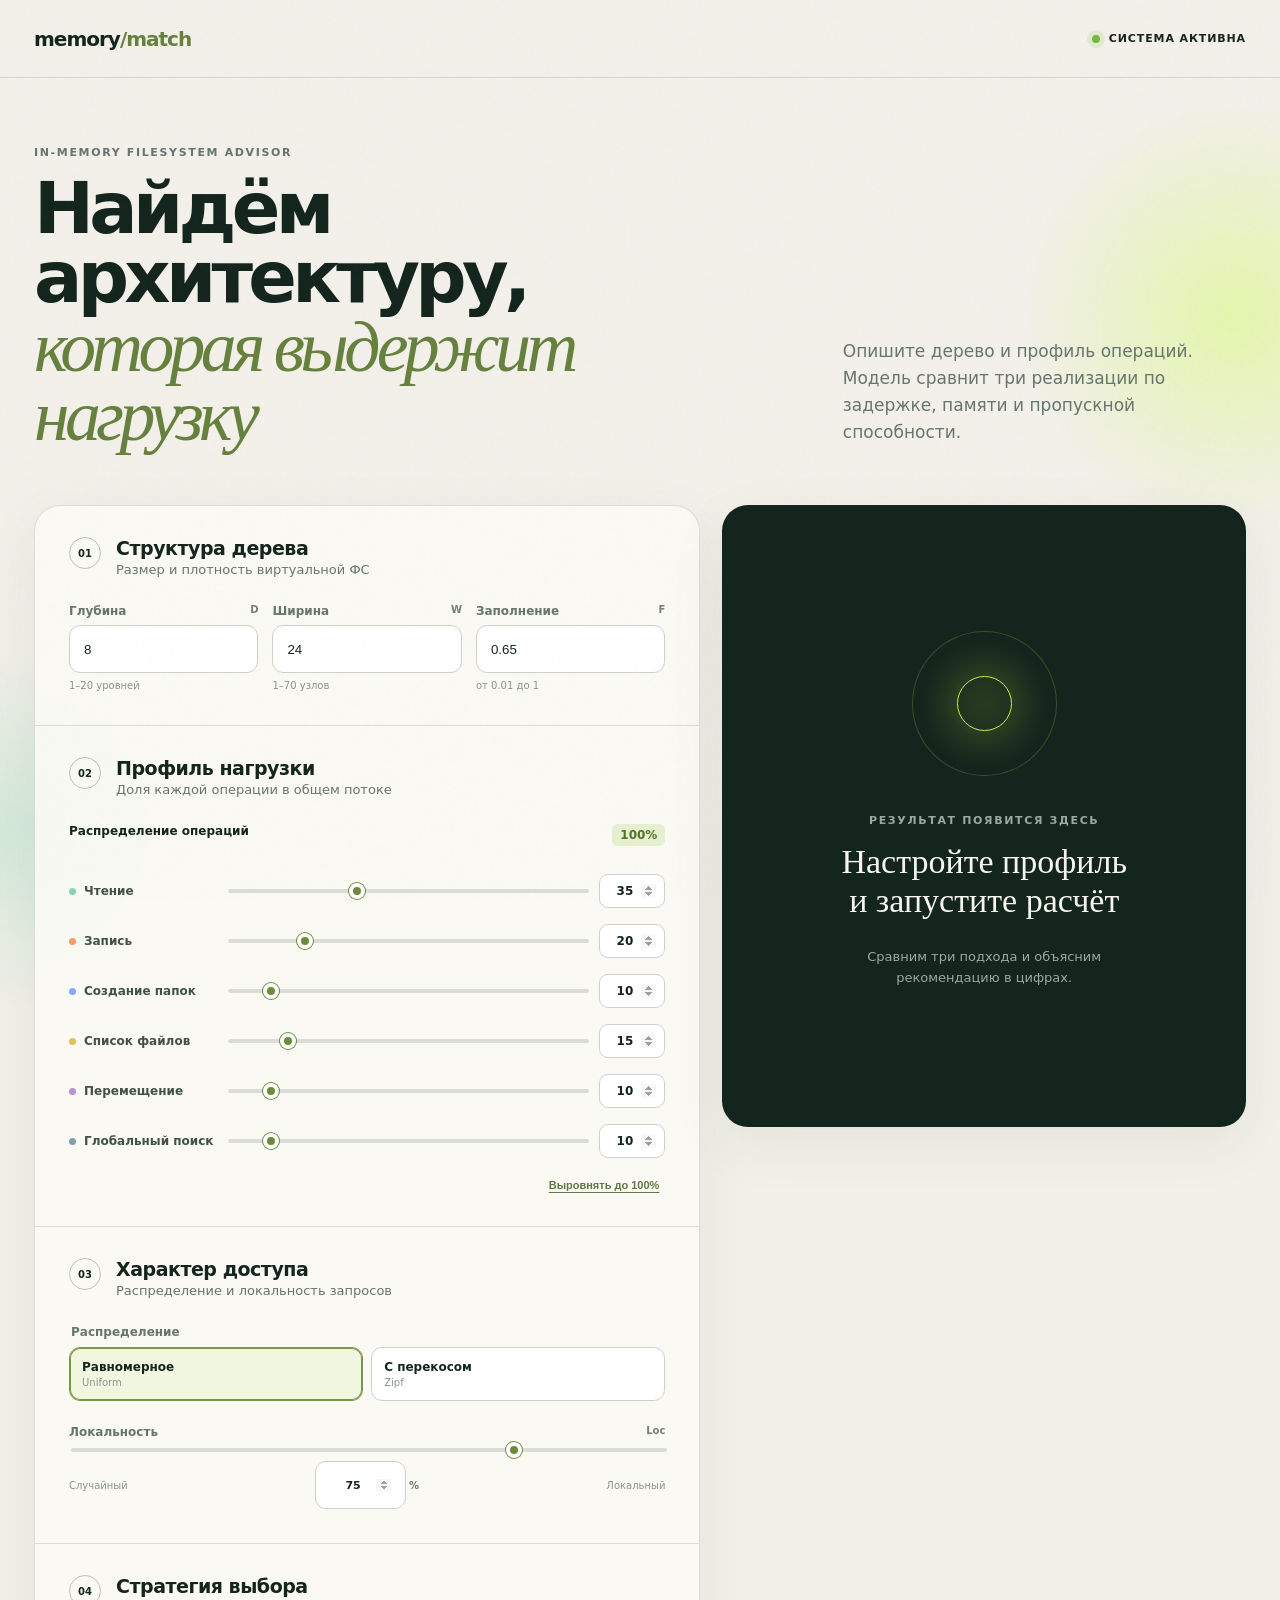
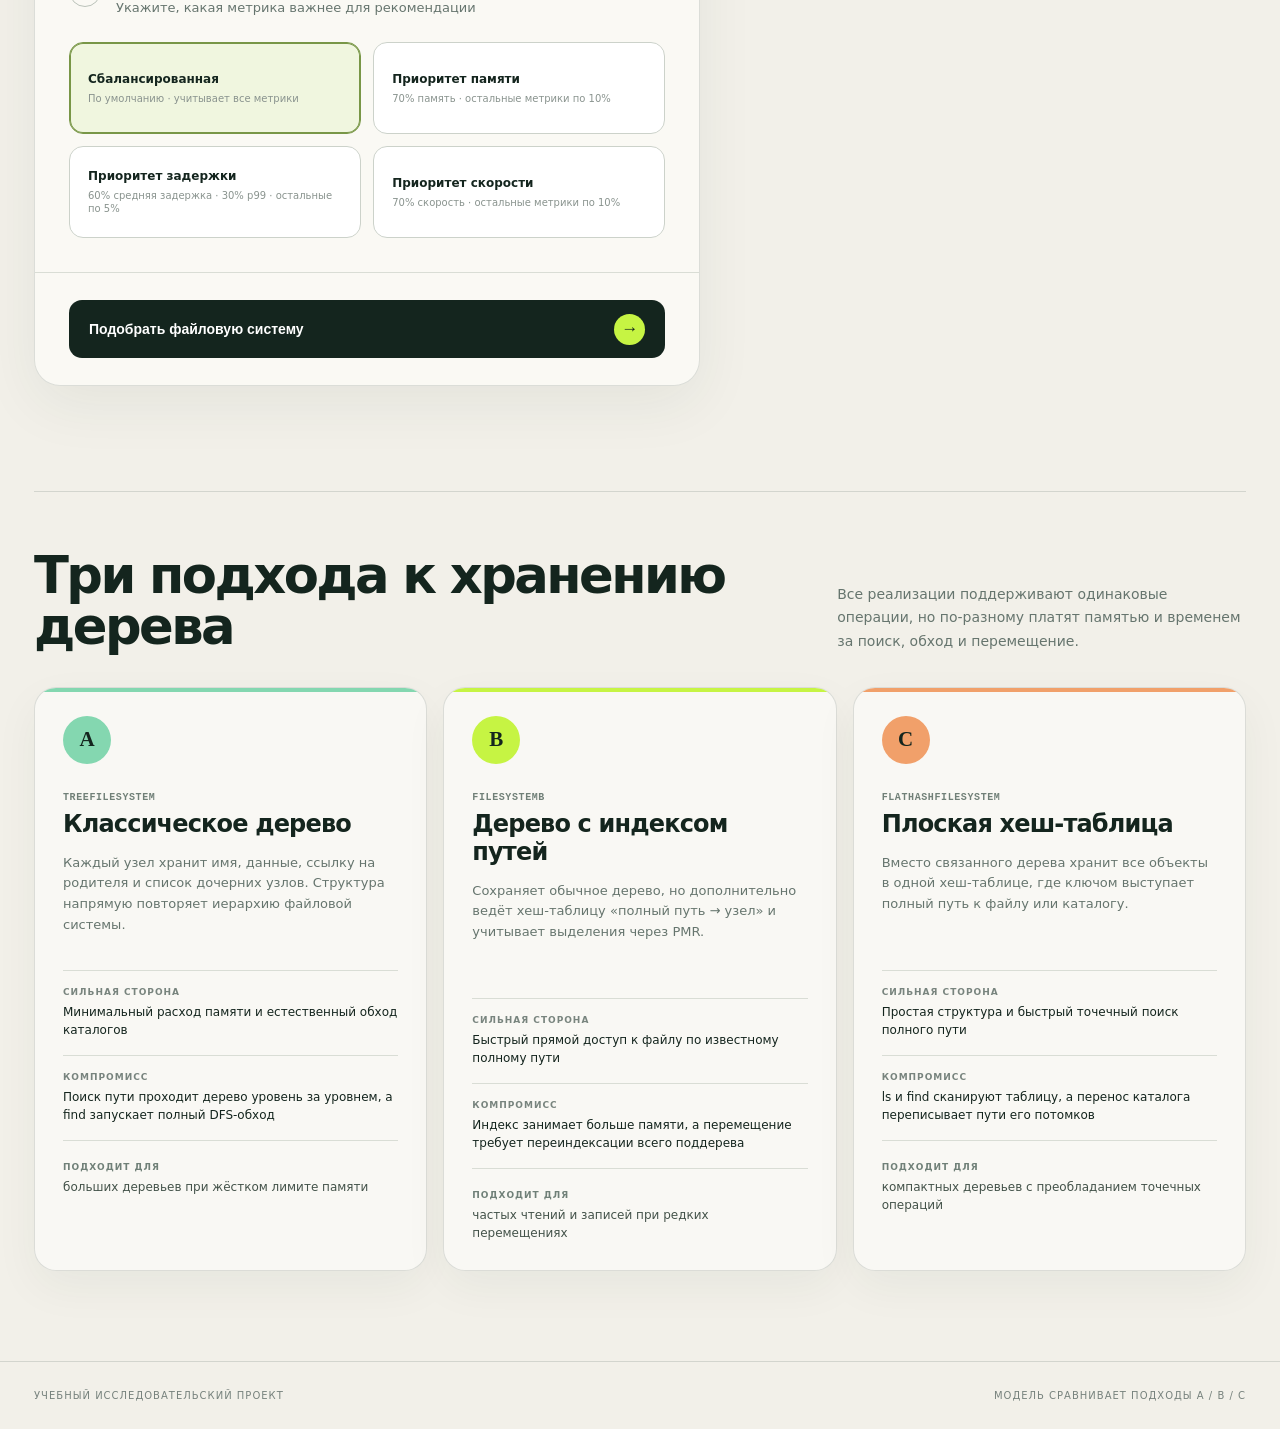
==== commit 3d918880: "Update recommender scoring and interface" ====
--- a/recomendation/static/index.html
+++ b/recomendation/static/index.html
@@ -8,8 +8,8 @@
             content="Подбор оптимальной in-memory файловой системы"
         />
         <title>Memory Match — рекомендатель файловой системы</title>
-        <link rel="stylesheet" href="styles.css" />
-        <script src="app.js" defer></script>
+        <link rel="stylesheet" href="styles.css?v=2" />
+        <script src="app.js?v=2" defer></script>
     </head>
     <body>
         <div class="glow one"></div>
@@ -320,22 +320,8 @@
                                 <span>
                                     <b>Приоритет задержки</b>
                                     <small
-                                        >70% средняя задержка · остальные по
-                                        10%</small
-                                    >
-                                </span>
-                            </label>
-                            <label class="strategy-option">
-                                <input
-                                    type="radio"
-                                    name="Strategy"
-                                    value="p99"
-                                />
-                                <span>
-                                    <b>Приоритет p99</b>
-                                    <small
-                                        >70% p99 · остальные метрики по
-                                        10%</small
+                                        >60% средняя задержка · 30% p99 ·
+                                        остальные по 5%</small
                                     >
                                 </span>
                             </label>
--- a/recomendation/static/styles.css
+++ b/recomendation/static/styles.css
@@ -718,11 +718,7 @@
 }
 @media (max-width: 430px) {
     .approach small {
-        grid-template-columns: 1fr;
-    }
-    .approach small span {
-        flex-direction: row;
-        justify-content: space-between;
+        gap: 4px;
     }
 }
 .prob-list label {
@@ -960,14 +956,11 @@
 .strategy-grid {
     display: grid;
     grid-template-columns: repeat(2, minmax(0, 1fr));
-    gap: 10px;
+    gap: 12px;
 }
 .strategy-option {
     position: relative;
     cursor: pointer;
-}
-.strategy-option:first-child {
-    grid-column: 1 / -1;
 }
 .strategy-option input {
     position: absolute;
@@ -976,13 +969,14 @@
 }
 .strategy-option span {
     display: flex;
-    min-height: 72px;
-    padding: 15px 16px;
+    height: 100%;
+    min-height: 92px;
+    padding: 17px 18px;
     flex-direction: column;
     justify-content: center;
-    gap: 5px;
+    gap: 6px;
     border: 1px solid #ccd2ca;
-    border-radius: 12px;
+    border-radius: 14px;
     background: #fff;
     transition:
         border-color 0.2s,
@@ -1010,7 +1004,4 @@
     .strategy-grid {
         grid-template-columns: 1fr;
     }
-    .strategy-option:first-child {
-        grid-column: auto;
-    }
-}
+}
